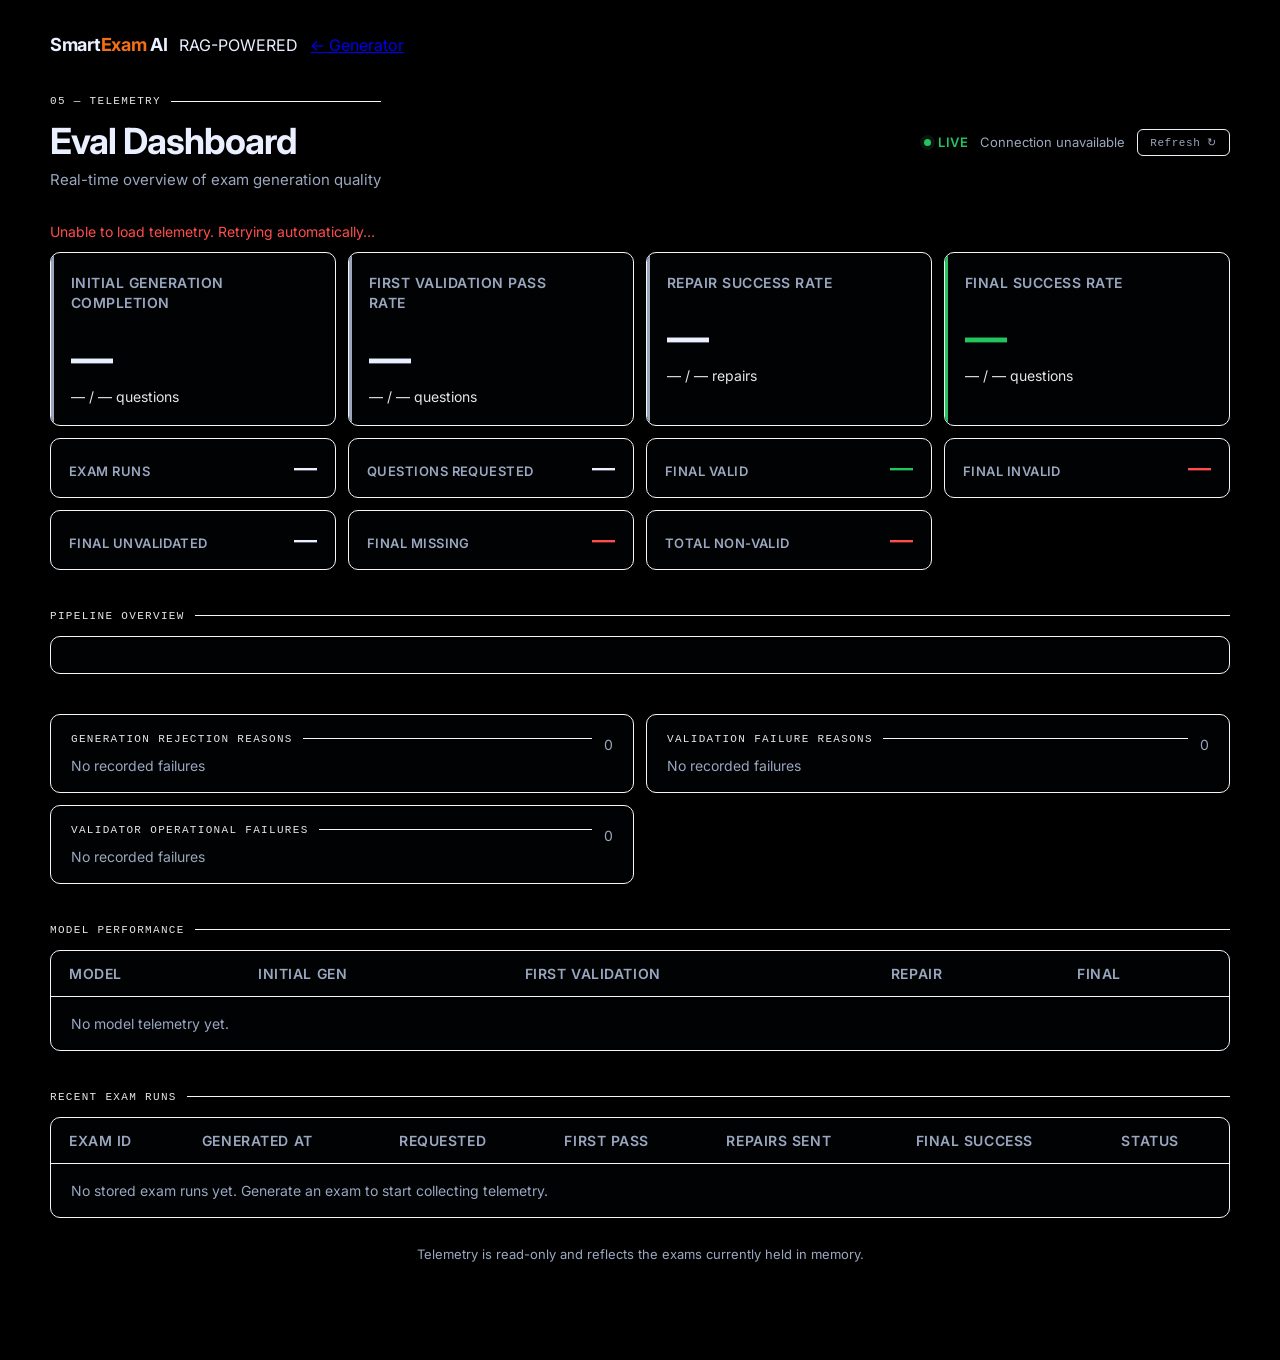
==== FrontEnd/eval.html @ cde51366 "feat(eval): add evaluation dashboard with automatic refresh Expose persisted evaluation summaries th" ====
<!DOCTYPE html>
<html lang="en">

<head>
  <meta charset="UTF-8" />
  <meta name="viewport" content="width=device-width, initial-scale=1" />
  <title>Eval Dashboard — SmartExam AI</title>
  <link href="https://fonts.googleapis.com/css2?family=DM+Mono:wght@400;500&family=Inter:wght@400;500;600;700&family=Tajawal:wght@400;500;600;700&display=swap" rel="stylesheet" />
  <link rel="stylesheet" href="css/styles.css" />
  <link rel="stylesheet" href="css/eval.css" />
</head>

<body class="eval-body">
  <main class="page eval-page">
    <header class="eval-header">
      <div class="eval-brand-row">
        <a class="eval-brand" href="/">Smart<span>Exam</span> AI</a>
        <span class="tag">RAG-POWERED</span>
        <a class="header-link" href="/">← Generator</a>
      </div>
      <div class="eval-title-row">
        <div>
          <div class="section-label">05 — Telemetry</div>
          <h1>Eval Dashboard</h1>
          <p>Real-time overview of exam generation quality</p>
        </div>
        <div class="eval-actions">
          <div class="live-status"><span class="live-dot"></span><span>Live</span></div>
          <span class="updated" id="updatedAt">Waiting for data</span>
          <button class="copy-btn refresh-btn" id="refreshBtn" type="button">Refresh ↻</button>
        </div>
      </div>
    </header>

    <div class="eval-state" id="evalState" role="status"></div>

    <section class="kpi-grid" aria-label="Key performance indicators">
      <article class="metric-card metric-generation">
        <div class="metric-label">Initial Generation Completion</div>
        <div class="metric-value" id="generationRate">—</div>
        <div class="metric-detail" id="generationRaw">— / — questions</div>
      </article>
      <article class="metric-card metric-validation">
        <div class="metric-label">First Validation Pass Rate</div>
        <div class="metric-value" id="validationRate">—</div>
        <div class="metric-detail" id="validationRaw">— / — questions</div>
      </article>
      <article class="metric-card metric-repair">
        <div class="metric-label">Repair Success Rate</div>
        <div class="metric-value" id="repairRate">—</div>
        <div class="metric-detail" id="repairRaw">— / — repairs</div>
      </article>
      <article class="metric-card metric-final">
        <div class="metric-label">Final Success Rate</div>
        <div class="metric-value" id="finalRate">—</div>
        <div class="metric-detail" id="finalRaw">— / — questions</div>
      </article>
    </section>

    <section class="summary-grid" aria-label="Summary numbers">
      <article class="summary-card"><span>Exam Runs</span><strong id="examRuns">—</strong></article>
      <article class="summary-card"><span>Questions Requested</span><strong id="requestedTotal">—</strong></article>
      <article class="summary-card summary-success"><span>Final Valid</span><strong id="finalValidTotal">—</strong></article>
      <article class="summary-card summary-error"><span>Final Invalid</span><strong id="finalInvalidTotal">—</strong></article>
      <article class="summary-card summary-warning"><span>Final Unvalidated</span><strong id="finalUnvalidatedTotal">—</strong></article>
      <article class="summary-card summary-error"><span>Final Missing</span><strong id="finalMissingTotal">—</strong></article>
      <article class="summary-card summary-error"><span>Total Non-valid</span><strong id="missingTotal">—</strong></article>
    </section>

    <section class="dashboard-section pipeline-section">
      <div class="section-label">Pipeline Overview</div>
      <div class="pipeline-card" id="pipelineStages"></div>
    </section>

    <section class="reason-grid">
      <article class="dashboard-panel">
        <div class="panel-heading"><div class="section-label">Generation Rejection Reasons</div><span class="panel-total" id="generationRejectTotal">0</span></div>
        <div class="reason-list" id="generationReasons"></div>
      </article>
      <article class="dashboard-panel">
        <div class="panel-heading"><div class="section-label">Validation Failure Reasons</div><span class="panel-total" id="validationFailTotal">0</span></div>
        <div class="reason-list" id="validationReasons"></div>
      </article>
      <article class="dashboard-panel">
        <div class="panel-heading"><div class="section-label">Validator Operational Failures</div><span class="panel-total" id="validatorFailTotal">0</span></div>
        <div class="reason-list" id="validatorReasons"></div>
      </article>
    </section>

    <section class="dashboard-section">
      <div class="section-label">Model Performance</div>
      <div class="dashboard-panel table-panel">
        <div class="table-wrap">
          <table class="eval-table" id="modelTable">
            <thead><tr><th>Model</th><th>Initial Gen</th><th>First Validation</th><th>Repair</th><th>Final</th></tr></thead>
            <tbody></tbody>
          </table>
        </div>
        <div class="empty-state" id="modelEmpty">No model telemetry yet.</div>
      </div>
    </section>

    <section class="dashboard-section recent-section">
      <div class="section-label">Recent Exam Runs</div>
      <div class="dashboard-panel table-panel">
        <div class="table-wrap">
          <table class="eval-table recent-table" id="recentTable">
            <thead><tr><th>Exam ID</th><th>Generated At</th><th>Requested</th><th>First Pass</th><th>Repairs Sent</th><th>Final Success</th><th>Status</th></tr></thead>
            <tbody></tbody>
          </table>
        </div>
        <div class="empty-state" id="recentEmpty">No stored exam runs yet. Generate an exam to start collecting telemetry.</div>
      </div>
    </section>

    <footer class="eval-footer">Telemetry is read-only and reflects the exams currently held in memory.</footer>
  </main>
  <script type="module" src="js/eval.js"></script>
</body>

</html>
---- FrontEnd/css/styles.css ----
*,
    *::before,
    *::after {
      box-sizing: border-box;
      margin: 0;
      padding: 0;
    }

    :root {
      --bg: #000000;
      --surface: #010203;
      --surface2: #16213a;
      --border: #f5f5f5;
      --border2: #edf0f5;

      --accent: #f36e15;
      --accent-dim: rgba(79, 140, 255, 0.10);
      --accent-dim2: rgba(231, 236, 245, 0.18);

      --text: #eaf0ff;
      --muted: #e5e6e9;
      --muted2: #9aa7bf;

      --danger: #ff4d4d;
      --success: #22c55e;

      --mono: 'JetBrains Mono', monospace;
      --sans: 'Inter', sans-serif;
    }

    body {
      font-family: var(--sans);
      background: var(--bg);
      color: var(--text);
      min-height: 100vh;
      padding: 48px 24px 80px;
    }

    .page {
      max-width: 760px;
      margin: 0 auto;
    }

    .header {
      margin-bottom: 56px;
      display: flex;
      align-items: baseline;
      gap: 16px;
    }

    .header h1 {
      font-size: 28px;
      font-weight: 700;
      letter-spacing: -0.5px;
    }

    .header h1 span {
      color: var(--accent);
    }

    .header .tag {
      font-family: var(--mono);
      font-size: 11px;
      color: var(--muted2);
      border: 1px solid var(--border2);
      padding: 3px 8px;
      border-radius: 4px;
      letter-spacing: 0.05em;
    }

    .section-label {
      font-family: var(--mono);
      font-size: 11px;
      letter-spacing: 0.12em;
      color: var(--muted);
      text-transform: uppercase;
      margin-bottom: 14px;
      display: flex;
      align-items: center;
      gap: 10px;
    }

    .section-label::after {
      content: '';
      flex: 1;
      height: 1px;
      background: var(--border);
    }

    .upload-zone {
      border: 1.5px dashed var(--border2);
      border-radius: 12px;
      padding: 48px 32px;
      text-align: center;
      cursor: pointer;
      transition: border-color 0.2s, background 0.2s;
      position: relative;
      margin-bottom: 16px;
    }

    .upload-zone:hover,
    .upload-zone.drag {
      border-color: var(--accent);
      background: var(--accent-dim);
    }

    .upload-zone input[type="file"] {
      display: none;
    }

    .upload-icon {
      width: 48px;
      height: 48px;
      border: 1.5px solid var(--border2);
      border-radius: 10px;
      display: flex;
      align-items: center;
      justify-content: center;
      margin: 0 auto 16px;
      font-size: 22px;
    }

    .upload-zone h2 {
      font-size: 17px;
      font-weight: 600;
      margin-bottom: 6px;
    }

    .upload-zone p {
      font-size: 13px;
      color: var(--muted2);
      line-height: 1.6;
    }

    .upload-zone .formats {
      font-family: var(--mono);
      font-size: 11px;
      color: var(--accent);
      margin-top: 12px;
      letter-spacing: 0.05em;
    }

    .file-pill {
      display: none;
      align-items: center;
      gap: 10px;
      background: var(--surface2);
      border: 1px solid var(--border2);
      border-radius: 8px;
      padding: 10px 14px;
      margin-bottom: 8px;
      font-size: 13px;
    }

    .file-pill.show {
      display: flex;
    }

    .file-pill .fname {
      flex: 1;
      font-family: var(--mono);
      font-size: 12px;
      color: var(--accent);
    }

    .file-pill .remove {
      cursor: pointer;
      color: var(--muted);
      font-size: 18px;
      line-height: 1;
      padding: 0 4px;
      transition: color 0.15s;
    }

    .file-pill .remove:hover {
      color: var(--danger);
    }

    .status-bar {
      display: none;
      align-items: center;
      gap: 10px;
      padding: 10px 14px;
      border-radius: 8px;
      font-size: 13px;
      margin-bottom: 8px;
      font-family: var(--mono);
    }

    .status-bar.show {
      display: flex;
    }

    .status-bar.loading {
      background: var(--accent-dim);
      border: 1px solid rgba(212, 255, 0, 0.2);
      color: var(--accent);
    }

    .status-bar.success {
      background: rgba(0, 204, 102, 0.08);
      border: 1px solid rgba(0, 204, 102, 0.2);
      color: var(--success);
    }

    .status-bar.error {
      background: rgba(255, 68, 68, 0.08);
      border: 1px solid rgba(255, 68, 68, 0.2);
      color: var(--danger);
    }

    .spinner {
      width: 14px;
      height: 14px;
      border: 2px solid rgba(212, 255, 0, 0.2);
      border-top-color: var(--accent);
      border-radius: 50%;
      animation: spin 0.7s linear infinite;
      flex-shrink: 0;
    }

    @keyframes spin {
      to {
        transform: rotate(360deg);
      }
    }

    .settings-block {
      margin-bottom: 40px;
    }

    .settings-row {
      display: grid;
      grid-template-columns: 1fr 1fr;
      gap: 12px;
      margin-bottom: 12px;
    }

    .setting-card {
      background: var(--surface);
      border: 1px solid var(--border);
      border-radius: 10px;
      padding: 16px 18px;
    }

    .setting-card label {
      display: block;
      font-size: 11px;
      color: var(--muted2);
      font-family: var(--mono);
      letter-spacing: 0.06em;
      margin-bottom: 10px;
    }

    .exam-details-card {
      background: var(--surface);
      border: 1px solid var(--border);
      border-radius: 10px;
      padding: 16px 18px;
      margin-top: 12px;
    }

    .exam-details-title {
      font-size: 13px;
      font-weight: 600;
      margin-bottom: 14px;
    }

    .exam-details-title span {
      margin-left: 7px;
      color: var(--muted2);
      font-family: var(--mono);
      font-size: 10px;
      font-weight: 400;
      text-transform: uppercase;
      letter-spacing: 0.06em;
    }

    .exam-details-grid {
      display: grid;
      grid-template-columns: repeat(2, minmax(0, 1fr));
      gap: 12px;
    }

    .exam-field {
      display: flex;
      flex-direction: column;
      gap: 6px;
      min-width: 0;
    }

    .exam-field-wide {
      grid-column: 1 / -1;
    }

    .exam-field span {
      color: var(--muted2);
      font-family: var(--mono);
      font-size: 10px;
      letter-spacing: 0.05em;
      text-transform: uppercase;
    }

    .exam-field input {
      min-width: 0;
      background: var(--surface2);
      border: 1px solid var(--border2);
      border-radius: 6px;
      padding: 8px 10px;
      color: var(--text);
      font-family: var(--mono);
      font-size: 12px;
      outline: none;
      transition: border-color 0.15s;
    }

    .exam-field input:focus {
      border-color: var(--accent);
    }

    .exam-field input::placeholder {
      color: var(--muted);
    }

    .logo-field input {
      padding: 6px 8px;
      cursor: pointer;
    }

    .exam-details-note {
      margin-top: 10px;
      color: var(--muted);
      font-family: var(--mono);
      font-size: 10px;
      line-height: 1.5;
    }

    @media (max-width: 640px) {
      .exam-details-grid {
        grid-template-columns: 1fr;
      }

      .exam-field-wide {
        grid-column: auto;
      }
    }

    .model-btns {
      display: flex;
      gap: 6px;
    }

    .model-btn {
      flex: 1;
      padding: 7px 0;
      font-family: var(--mono);
      font-size: 12px;
      background: transparent;
      border: 1px solid var(--border2);
      border-radius: 6px;
      color: var(--muted2);
      cursor: pointer;
      transition: all 0.15s;
    }

    .model-btn:hover {
      border-color: var(--accent);
      color: var(--accent);
    }

    .model-btn.active {
      background: var(--accent);
      color: #000;
      border-color: var(--accent);
      font-weight: 600;
    }

    .diff-btns {
      display: flex;
      gap: 6px;
    }

    .diff-btn {
      flex: 1;
      padding: 7px 0;
      font-family: var(--mono);
      font-size: 11px;
      background: transparent;
      border: 1px solid var(--border2);
      border-radius: 6px;
      color: var(--muted2);
      cursor: pointer;
      transition: all 0.15s;
      letter-spacing: 0.04em;
    }

    .diff-btn:hover {
      border-color: var(--accent);
      color: var(--accent);
    }

    .diff-btn.active {
      background: var(--accent);
      color: #000;
      border-color: var(--accent);
      font-weight: 600;
    }

    .page-range-card {
      background: var(--surface);
      border: 1px solid var(--border);
      border-radius: 10px;
      padding: 16px 18px;
      margin-bottom: 12px;
    }

    .page-range-card label {
      display: block;
      font-size: 11px;
      color: var(--muted2);
      font-family: var(--mono);
      letter-spacing: 0.06em;
      margin-bottom: 10px;
    }

    .page-range-inputs {
      display: flex;
      gap: 10px;
      align-items: center;
    }

    .page-range-inputs input {
      width: 80px;
      background: var(--surface2);
      border: 1px solid var(--border2);
      border-radius: 6px;
      padding: 7px 10px;
      font-family: var(--mono);
      font-size: 13px;
      color: var(--text);
      outline: none;
      transition: border-color 0.15s;
    }

    .page-range-inputs input:focus {
      border-color: var(--accent);
    }

    .page-range-inputs input::placeholder {
      color: var(--muted);
    }

    .page-range-inputs span {
      color: var(--muted);
      font-size: 13px;
    }

    .qtypes-block {
      margin-bottom: 40px;
    }

    .qtypes-header {
      display: flex;
      align-items: center;
      justify-content: space-between;
      margin-bottom: 14px;
    }

    .qtotal {
      font-family: var(--mono);
      font-size: 12px;
      color: var(--accent);
      background: var(--accent-dim);
      border: 1px solid rgba(212, 255, 0, 0.2);
      padding: 4px 10px;
      border-radius: 20px;
    }

    .qtype-card {
      background: var(--surface);
      border: 1px solid var(--border);
      border-radius: 10px;
      padding: 16px 18px;
      margin-bottom: 8px;
      transition: border-color 0.2s, opacity 0.2s;
      display: grid;
      grid-template-columns: 1fr auto;
      align-items: center;
      gap: 16px;
    }

    .qtype-card.disabled {
      opacity: 0.4;
    }

    .qtype-info {
      display: flex;
      align-items: center;
      gap: 14px;
    }

    .qtype-dot {
      width: 8px;
      height: 8px;
      border-radius: 50%;
      background: var(--accent);
      flex-shrink: 0;
      transition: background 0.2s;
    }

    .qtype-card.disabled .qtype-dot {
      background: var(--muted);
    }

    .qtype-name {
      font-size: 14px;
      font-weight: 600;
      margin-bottom: 2px;
    }

    .qtype-desc {
      font-size: 12px;
      color: var(--muted2);
      font-family: var(--mono);
    }

    .qtype-controls {
      display: flex;
      align-items: center;
      gap: 12px;
    }

    .toggle {
      width: 36px;
      height: 20px;
      border-radius: 20px;
      background: var(--border2);
      cursor: pointer;
      position: relative;
      transition: background 0.2s;
      flex-shrink: 0;
      border: none;
      outline: none;
    }

    .toggle::after {
      content: '';
      position: absolute;
      width: 14px;
      height: 14px;
      border-radius: 50%;
      background: var(--muted2);
      top: 3px;
      left: 3px;
      transition: transform 0.2s, background 0.2s;
    }

    .toggle.on {
      background: var(--accent-dim2);
      border: 1px solid rgba(212, 255, 0, 0.3);
    }

    .toggle.on::after {
      transform: translateX(16px);
      background: var(--accent);
    }

    .stepper {
      display: flex;
      align-items: center;
      gap: 8px;
    }

    .stepper button {
      width: 28px;
      height: 28px;
      border-radius: 6px;
      border: 1px solid var(--border2);
      background: transparent;
      color: var(--text);
      font-size: 16px;
      cursor: pointer;
      display: flex;
      align-items: center;
      justify-content: center;
      transition: all 0.15s;
      line-height: 1;
      font-family: var(--mono);
    }

    .stepper button:hover {
      border-color: var(--accent);
      color: var(--accent);
    }

    .stepper .count {
      font-family: var(--mono);
      font-size: 14px;
      min-width: 24px;
      text-align: center;
      font-weight: 500;
    }

    .generate-btn {
      width: 100%;
      padding: 16px;
      background: var(--accent);
      color: #000;
      border: none;
      border-radius: 10px;
      font-family: var(--sans);
      font-size: 15px;
      font-weight: 700;
      cursor: pointer;
      letter-spacing: 0.02em;
      transition: opacity 0.2s, transform 0.1s;
      margin-bottom: 24px;
    }

    .generate-btn:hover {
      opacity: 0.9;
    }

    .generate-btn:active {
      transform: scale(0.99);
    }

    .generate-btn:disabled {
      opacity: 0.35;
      cursor: not-allowed;
      transform: none;
    }

    .exam-output {
      display: none;
      background: var(--surface);
      border: 1px solid var(--border2);
      border-radius: 12px;
      padding: 32px;
      margin-top: 8px;
    }

    .exam-output.show {
      display: block;
    }

    .exam-output-header {
      display: flex;
      align-items: center;
      justify-content: space-between;
      margin-bottom: 28px;
      padding-bottom: 16px;
      border-bottom: 1px solid var(--border);
    }

    .exam-output-header h3 {
      font-size: 16px;
      font-weight: 600;
    }

    .copy-btn {
      font-family: var(--mono);
      font-size: 11px;
      padding: 6px 12px;
      background: transparent;
      border: 1px solid var(--border2);
      border-radius: 6px;
      color: var(--muted2);
      cursor: pointer;
      transition: all 0.15s;
      letter-spacing: 0.05em;
    }

    .copy-btn:hover {
      border-color: var(--accent);
      color: var(--accent);
    }

    /* The browser preview deliberately mirrors the PDF/DOCX student copy. */
    .exam-content {
      font-family: Arial, Helvetica, sans-serif;
      color: #1f2937;
    }

    .exam-paper {
      width: 100%;
      margin: 0 auto 28px;
      padding: 34px 32px 42px;
      background: #ffffff;
      color: #1f2937;
      border: 1px solid #d8dee7;
      border-radius: 2px;
      box-shadow: 0 10px 28px rgba(0, 0, 0, 0.28);
    }

    .preview-title-block {
      text-align: center;
      margin-bottom: 14px;
    }

    .preview-exam-title {
      color: #1f2937;
      font-size: 24px;
      line-height: 1.16;
      font-weight: 700;
      margin: 0 42px 5px;
    }

    .preview-model {
      color: #64748b;
      font-size: 13px;
    }

    .preview-meta-grid {
      display: grid;
      grid-template-columns: repeat(4, minmax(0, 1fr));
      margin-bottom: 10px;
      border: 1px solid #b4beca;
      background: #f6f8fb;
    }

    .preview-meta-field {
      min-width: 0;
      padding: 7px 9px;
      border-right: 1px solid #b4beca;
      font-size: 10px;
      white-space: nowrap;
      overflow: hidden;
      text-overflow: ellipsis;
    }

    .preview-meta-field:last-child {
      border-right: 0;
    }

    .preview-meta-field strong {
      color: #64748b;
      margin-right: 5px;
    }

    .preview-student-row {
      display: flex;
      justify-content: space-between;
      gap: 18px;
      margin: 0 4px 14px;
      color: #1f2937;
      font-size: 12px;
      white-space: nowrap;
    }

    .preview-section-heading {
      margin: 10px 0 9px;
      padding: 5px 6px;
      color: #334155;
      background: #e8eef5;
      border-bottom: 1px solid #b4beca;
      font-size: 16px;
      line-height: 1.15;
      font-weight: 700;
    }

    .preview-question {
      margin: 0 4px 13px;
    }

    .preview-question-stem {
      color: #1f2937;
      font-size: 14px;
      line-height: 1.35;
      font-weight: 700;
    }

    .preview-options {
      display: grid;
      grid-template-columns: repeat(2, minmax(0, 1fr));
      column-gap: 28px;
      row-gap: 5px;
      margin: 6px 0 3px 10px;
    }

    .preview-option {
      min-width: 0;
      font-size: 13px;
      line-height: 1.35;
    }

    .preview-word-bank {
      margin: 0 0 13px;
      padding: 8px 12px;
      text-align: center;
      color: #1f2937;
      background: #f8fafc;
      border: 1px solid #b4beca;
      font-size: 13px;
      line-height: 1.5;
    }

    .preview-word-bank strong {
      display: block;
      color: #64748b;
      font-size: 11px;
      margin-bottom: 2px;
    }

    .preview-fill_in_the_blank {
      margin-bottom: 9px;
    }

    .preview-tf-choices {
      margin-top: 4px;
      text-align: right;
      font-size: 13px;
      font-weight: 400;
    }

    .preview-response-lines {
      margin: 4px 0 2px 10px;
      overflow: hidden;
    }

    .preview-response-line {
      height: 16pt;
      color: #475569;
      font-family: Arial, Helvetica, sans-serif;
      font-size: 12px;
      line-height: 16pt;
      white-space: nowrap;
      overflow: hidden;
    }

    .answer-key-paper {
      margin-top: 30px;
    }

    .preview-key-title {
      margin: 0 0 18px;
      color: #1f2937;
      text-align: center;
      font-size: 22px;
      line-height: 1.2;
    }

    .preview-key-answer {
      margin: 0 5px 7px;
      color: #1f2937;
      font-size: 13px;
      line-height: 1.4;
    }

    @media (max-width: 700px) {
      .exam-output {
        padding: 14px;
      }

      .exam-output-header {
        align-items: flex-start;
        gap: 12px;
      }

      .exam-paper {
        padding: 24px 18px 32px;
      }

      .preview-exam-title {
        margin-inline: 0;
        font-size: 20px;
      }

      .preview-meta-grid {
        grid-template-columns: repeat(2, minmax(0, 1fr));
      }

      .preview-meta-field:nth-child(2) {
        border-right: 0;
      }

      .preview-meta-field:nth-child(-n + 2) {
        border-bottom: 1px solid #b4beca;
      }

      .preview-student-row {
        align-items: flex-start;
        flex-direction: column;
        gap: 5px;
        white-space: normal;
      }

      .preview-options {
        grid-template-columns: 1fr;
      }
    }

    .gen-status {
      display: none;
      align-items: center;
      gap: 12px;
      padding: 16px 20px;
      background: var(--accent-dim);
      border: 1px solid rgba(212, 255, 0, 0.2);
      border-radius: 10px;
      margin-bottom: 16px;
      font-family: var(--mono);
      font-size: 13px;
      color: var(--accent);
    }

    .gen-status.show {
      display: flex;
    }

    .gen-spinner {
      width: 16px;
      height: 16px;
      border: 2px solid rgba(212, 255, 0, 0.2);
      border-top-color: var(--accent);
      border-radius: 50%;
      animation: spin 0.7s linear infinite;
      flex-shrink: 0;
    }

    .sections-block {
      margin: 40px 0;
    }

    .sections-loading {
      display: none;
      align-items: center;
      gap: 12px;
      padding: 16px 20px;
      background: var(--accent-dim);
      border: 1px solid rgba(212, 255, 0, 0.2);
      border-radius: 10px;
      margin-bottom: 16px;
      font-family: var(--mono);
      font-size: 13px;
      color: var(--accent);
    }

    .sections-loading.show {
      display: flex;
    }

    .sections-toolbar {
      margin-bottom: 8px;
      text-align: right;
    }

    .select-all-btn {
      font-family: var(--mono);
      font-size: 11px;
      padding: 6px 12px;
      background: transparent;
      border: 1px solid var(--border2);
      border-radius: 6px;
      color: var(--muted2);
      cursor: pointer;
      transition: all 0.15s;
      letter-spacing: 0.05em;
    }

    .select-all-btn:hover {
      border-color: var(--accent);
      color: var(--accent);
    }

    .sections-tree {
      margin-top: 4px;
    }

    .section-node {
      margin-bottom: 8px;
    }

    .section-row {
      display: flex;
      align-items: center;
      gap: 12px;
      background: var(--surface);
      border: 1px solid var(--border);
      border-radius: 10px;
      padding: 12px 16px;
      cursor: pointer;
      transition: border-color 0.2s;
    }

    .section-row:hover {
      border-color: var(--accent);
    }

    .section-row input[type="checkbox"],
    .subsection-row input[type="checkbox"] {
      accent-color: var(--accent);
      width: 15px;
      height: 15px;
      flex-shrink: 0;
      cursor: pointer;
    }

    .section-title {
      font-size: 14px;
      font-weight: 600;
    }

    .subsection-list {
      margin: 6px 0 0 38px;
      border-left: 1px solid var(--border2);
      padding-left: 18px;
    }

    .subsection-row {
      display: flex;
      align-items: center;
      gap: 12px;
      padding: 7px 10px;
      border-radius: 6px;
      font-size: 13px;
      color: var(--muted2);
      cursor: pointer;
      transition: color 0.15s, background 0.15s;
    }

    .subsection-row:hover {
      color: var(--text);
      background: var(--accent-dim);
    }

    .subsection-title {
      line-height: 1.5;
    }
  

/* ---- Model tabs (multi-model exam view) ---- */
.model-tabs {
  display: flex;
  gap: 6px;
  margin-bottom: 18px;
}

.model-tab {
  font-family: var(--mono);
  font-size: 12px;
  padding: 7px 16px;
  background: transparent;
  border: 1px solid var(--border2);
  border-radius: 6px;
  color: var(--muted2);
  cursor: pointer;
  transition: all 0.15s;
}

.model-tab:hover {
  border-color: var(--accent);
  color: var(--accent);
}

.model-tab.active {
  background: var(--accent);
  color: #000;
  border-color: var(--accent);
  font-weight: 600;
}

.exam-model {
  display: none;
}

.exam-model.active {
  display: block;
}

/* ---- Export dropdown ---- */
.export-wrap {
  position: relative;
}

.export-btn {
  font-family: var(--mono);
  font-size: 11px;
  padding: 6px 12px;
  background: transparent;
  border: 1px solid var(--border2);
  border-radius: 6px;
  color: var(--muted2);
  cursor: pointer;
  transition: all 0.15s;
  letter-spacing: 0.05em;
}

.export-btn:hover,
.export-wrap.open .export-btn {
  border-color: var(--accent);
  color: var(--accent);
}

.export-menu {
  display: none;
  position: absolute;
  right: 0;
  top: calc(100% + 6px);
  min-width: 160px;
  background: var(--surface);
  border: 1px solid var(--border2);
  border-radius: 8px;
  box-shadow: 0 8px 24px rgba(0, 0, 0, 0.5);
  z-index: 20;
  overflow: hidden;
}

.export-wrap.open .export-menu {
  display: block;
}

.export-item {
  display: block;
  width: 100%;
  text-align: left;
  font-family: var(--mono);
  font-size: 12px;
  padding: 10px 14px;
  background: transparent;
  border: none;
  color: var(--text);
  cursor: pointer;
  transition: background 0.15s, color 0.15s;
}

.export-item:hover {
  background: var(--accent-dim);
  color: var(--accent);
}

.export-item + .export-item {
  border-top: 1px solid var(--border);
}

/* Teacher email field inside the Google Forms export option */
.export-share {
  padding: 8px 14px;
  border-top: 1px solid var(--border);
  border-bottom: 1px solid var(--border);
}

.export-share input {
  width: 100%;
  background: var(--surface2);
  border: 1px solid var(--border2);
  border-radius: 6px;
  padding: 7px 10px;
  font-family: var(--mono);
  font-size: 11px;
  color: var(--text);
  outline: none;
  transition: border-color 0.15s;
}

.export-share input:focus {
  border-color: var(--accent);
}

.export-share input::placeholder {
  color: var(--muted2);
}

/* ---- Forms links + export status inside exam output ---- */
.forms-links {
  margin-top: 14px;
}

.forms-link-row {
  display: flex;
  align-items: center;
  gap: 10px;
  font-family: var(--mono);
  font-size: 12px;
  padding: 8px 0;
  border-bottom: 1px solid var(--border);
}

.forms-link-row a {
  color: var(--accent);
  text-decoration: none;
}

.forms-link-row a:hover {
  text-decoration: underline;
}

/* ===== RTL (Arabic UI) support =====
   The document/exam language is independent of the UI language; these rules
   only mirror the interface when <html dir="rtl"> is set. */
html[dir="rtl"] body {
  direction: rtl;
  text-align: right;
}

html[dir="rtl"] .header {
  flex-direction: row-reverse;
}

html[dir="rtl"] .settings-row,
html[dir="rtl"] .exam-details-grid {
  direction: rtl;
}

html[dir="rtl"] .qtype-info {
  flex-direction: row-reverse;
  text-align: right;
}

html[dir="rtl"] .file-pill {
  flex-direction: row-reverse;
}

html[dir="rtl"] .exam-output-header {
  flex-direction: row-reverse;
}

html[dir="rtl"] input[type="text"],
html[dir="rtl"] input:not([type]) {
  text-align: right;
}

/* Exam content itself keeps its own direction: Arabic exams generated from an
   Arabic document are rendered by the browser bidi algorithm automatically. */
---- FrontEnd/css/eval.css ----
.eval-body {
  padding-top: 34px;
  background: var(--bg);
}

.eval-page { max-width: 1180px; }
.eval-header { margin-bottom: 34px; }

.eval-brand-row,
.eval-title-row,
.eval-actions,
.live-status,
.panel-heading {
  display: flex;
  align-items: center;
}

.eval-brand-row { gap: 12px; margin-bottom: 40px; }
.eval-brand { color: var(--text); font-size: 18px; font-weight: 700; letter-spacing: -0.3px; text-decoration: none; }
.eval-brand span { color: var(--accent); }
.eval-title-row { justify-content: space-between; gap: 24px; }
.eval-title-row .section-label { margin-bottom: 12px; max-width: 510px; }
.eval-title-row h1 { font-size: 36px; letter-spacing: -1px; margin-bottom: 7px; }
.eval-title-row p { color: var(--muted2); font-size: 15px; }
.eval-actions { gap: 12px; flex-wrap: wrap; justify-content: flex-end; }
.live-status { gap: 7px; color: var(--success); font-size: 13px; font-weight: 600; letter-spacing: .04em; text-transform: uppercase; }
.live-dot { width: 7px; height: 7px; border-radius: 50%; background: var(--success); box-shadow: 0 0 0 4px rgba(79, 174, 117, .12); }
.updated { color: var(--muted2); font-size: 13px; }
.refresh-btn { white-space: nowrap; }
.eval-state { min-height: 0; color: var(--danger); font-size: 14px; margin-bottom: 12px; }
.eval-state:empty { display: none; }

.kpi-grid,
.summary-grid,
.reason-grid { display: grid; gap: 12px; }
.kpi-grid { grid-template-columns: repeat(4, minmax(0, 1fr)); }
.summary-grid { grid-template-columns: repeat(4, minmax(0, 1fr)); margin-top: 12px; }

.metric-card,
.summary-card,
.dashboard-panel,
.pipeline-card {
  background: var(--surface);
  border: 1px solid var(--border);
  border-radius: 10px;
}

.metric-card { min-height: 158px; padding: 20px; position: relative; overflow: hidden; --metric-color: var(--muted2); }
.metric-card::before { content: ''; position: absolute; inset-block: 0; inset-inline-start: 0; width: 3px; background: var(--metric-color); }
.metric-final { --metric-color: var(--success); }
.metric-label { color: var(--muted2); font-size: 14px; font-weight: 600; letter-spacing: .035em; line-height: 1.45; text-transform: uppercase; max-width: 190px; }
.metric-value { color: var(--text); font-size: 42px; font-weight: 700; letter-spacing: -1.5px; margin-top: 18px; }
.metric-final .metric-value { color: var(--success); }
.metric-detail { color: var(--muted); font-size: 14px; margin-top: 5px; }

.summary-card { padding: 15px 18px; display: flex; align-items: baseline; justify-content: space-between; gap: 12px; }
.summary-card span { color: var(--muted2); font-size: 13px; font-weight: 600; text-transform: uppercase; letter-spacing: .035em; }
.summary-card strong { color: var(--text); font-size: 23px; font-weight: 600; }
.summary-success strong { color: var(--success); }
.summary-warning strong { color: var(--warning); }
.summary-error strong { color: var(--danger); }

.dashboard-section { margin-top: 40px; }
.dashboard-section > .section-label { margin-bottom: 14px; }
.pipeline-card { padding: 18px 14px; display: flex; align-items: stretch; gap: 6px; overflow-x: auto; }
.pipeline-stage { min-width: 110px; flex: 1; padding: 7px 8px; text-align: center; }
.pipeline-stage + .pipeline-stage { border-inline-start: 1px solid var(--border); }
.pipeline-stage-label { color: var(--muted2); font-size: 13px; font-weight: 600; letter-spacing: .025em; line-height: 1.35; min-height: 36px; text-transform: uppercase; }
.pipeline-stage-count { color: var(--text); font-size: 25px; font-weight: 600; margin-top: 10px; }
.pipeline-stage-rate { color: var(--muted2); font-size: 13px; margin-top: 3px; min-height: 18px; }
.pipeline-error .pipeline-stage-count,
.pipeline-error .pipeline-stage-rate { color: var(--danger); }
.pipeline-warning .pipeline-stage-count,
.pipeline-warning .pipeline-stage-rate { color: var(--warning); }
.pipeline-success .pipeline-stage-count,
.pipeline-success .pipeline-stage-rate { color: var(--success); }

.reason-grid { grid-template-columns: repeat(2, minmax(0, 1fr)); margin-top: 40px; }
.dashboard-panel { padding: 18px 20px; }
.panel-heading { justify-content: space-between; gap: 12px; }
.panel-heading .section-label { flex: 1; margin-bottom: 12px; }
.panel-total { color: var(--muted2); font-size: 14px; }
.reason-list { display: grid; gap: 12px; }
.reason-row { display: grid; grid-template-columns: 150px 1fr 34px; gap: 10px; align-items: center; }
.reason-name,
.reason-count { color: var(--muted2); font-size: 14px; }
.reason-count { text-align: end; color: var(--text); }
.reason-track { height: 6px; background: var(--surface2); border-radius: 10px; overflow: hidden; }
.reason-fill { display: block; height: 100%; background: var(--danger); border-radius: inherit; }
.reason-list:empty::after { content: 'No recorded failures'; color: var(--muted2); font-size: 14px; }

.table-panel { padding: 0; overflow: hidden; }
.table-wrap { overflow-x: auto; }
.eval-table { border-collapse: collapse; min-width: 620px; width: 100%; }
.eval-table th { color: var(--muted2); font-size: 14px; font-weight: 600; letter-spacing: .04em; text-align: start; text-transform: uppercase; }
.eval-table th,
.eval-table td { border-bottom: 1px solid var(--border); padding: 14px 18px; white-space: nowrap; }
.eval-table tbody tr:last-child td { border-bottom: 0; }
.eval-table td { color: var(--text); font-size: 14px; }
.rate-cell { color: var(--text); }
.final-rate { color: var(--success); }
.technical-id { direction: ltr; unicode-bidi: isolate; font-family: var(--code) !important; }
.status-pill { border: 1px solid rgba(79, 174, 117, .36); border-radius: 20px; color: var(--success); font-size: 13px; padding: 4px 8px; }
.status-pill.attention { border-color: rgba(217, 154, 50, .42); color: var(--warning); }
.status-pill.none { border-color: var(--border2); color: var(--muted2); }
.empty-state { color: var(--muted2); font-size: 14px; padding: 18px 20px; }
.eval-footer { color: var(--muted2); font-size: 13px; margin: 28px 0 12px; text-align: center; }

@media (max-width: 900px) {
  .kpi-grid,
  .summary-grid { grid-template-columns: repeat(2, minmax(0, 1fr)); }
  .eval-title-row { align-items: flex-start; flex-direction: column; }
  .eval-actions { justify-content: flex-start; }
}

@media (max-width: 600px) {
  .eval-body { padding: 24px 14px 60px; }
  .eval-brand-row { margin-bottom: 30px; }
  .eval-brand-row .tag { display: none; }
  .eval-title-row h1 { font-size: 30px; }
  .kpi-grid,
  .summary-grid,
  .reason-grid { grid-template-columns: 1fr; }
  .metric-card { min-height: 140px; }
  .metric-value { margin-top: 15px; }
  .pipeline-card { margin-inline: -2px; }
  .reason-row { grid-template-columns: 126px 1fr 28px; }
}
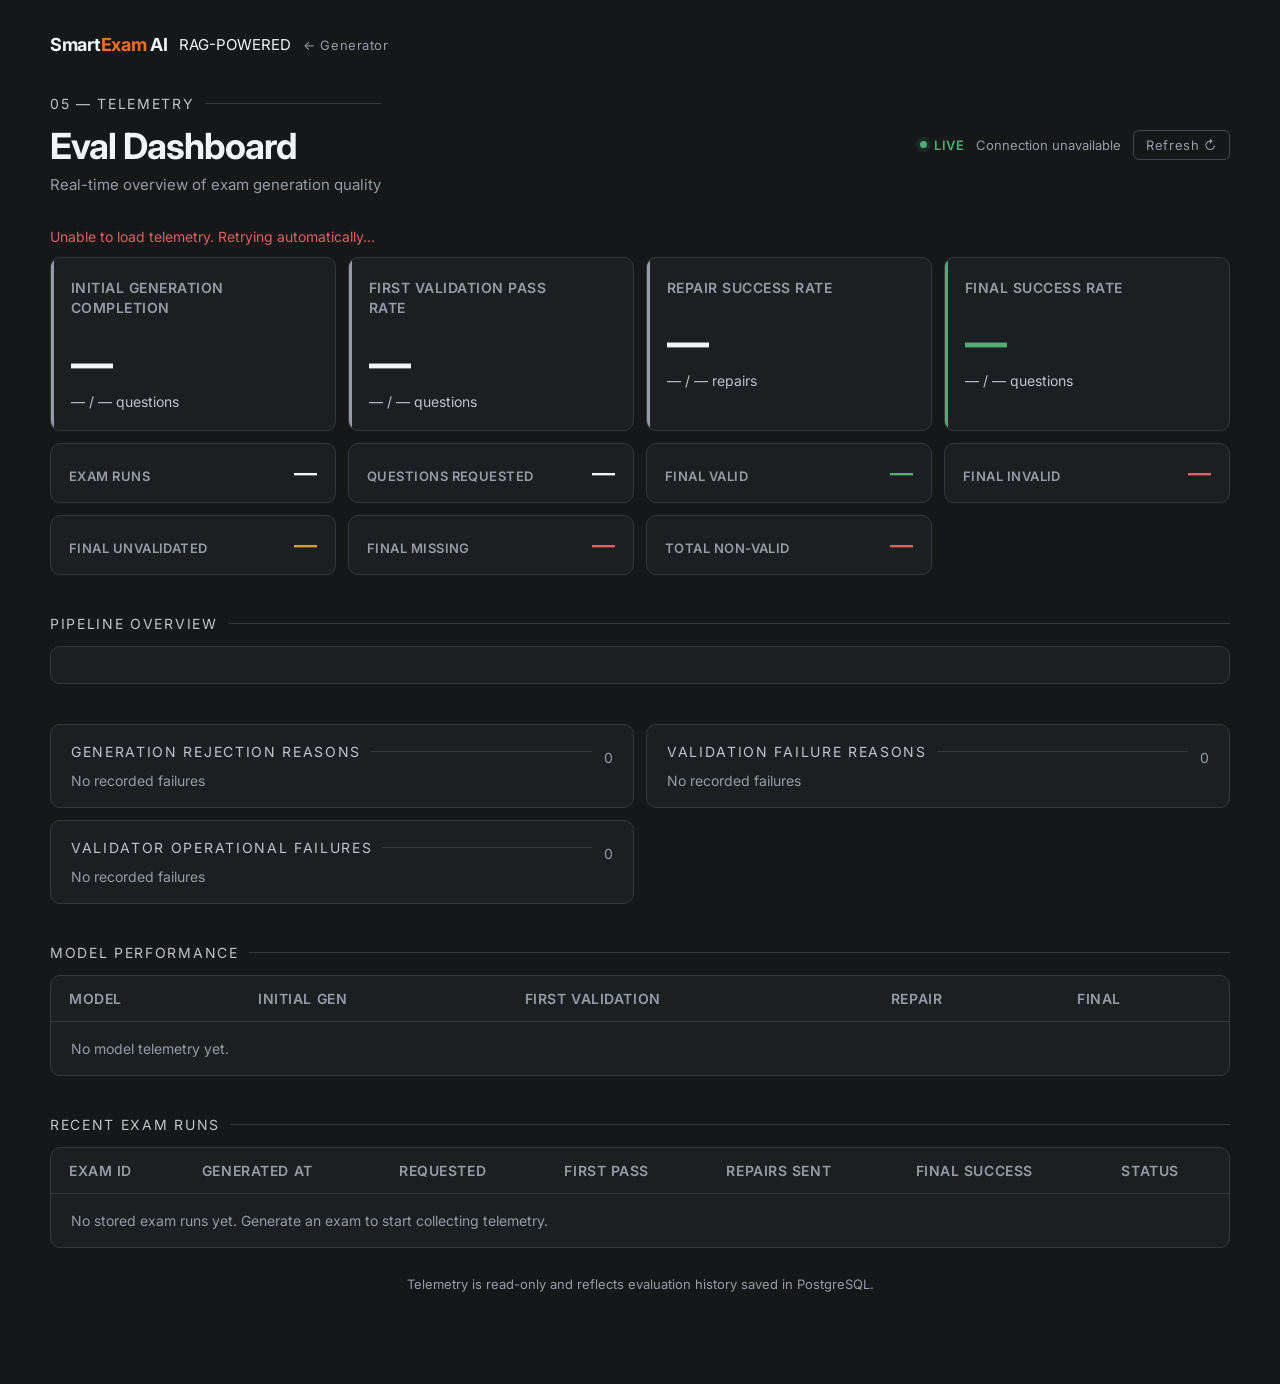
==== commit bbfbc6c0: "feat(eval): persist evaluation history in PostgreSQL Store one raw-counter row per generation reques" ====
--- a/FrontEnd/eval.html
+++ b/FrontEnd/eval.html
@@ -113,7 +113,7 @@
       </div>
     </section>
 
-    <footer class="eval-footer">Telemetry is read-only and reflects the exams currently held in memory.</footer>
+    <footer class="eval-footer">Telemetry is read-only and reflects evaluation history saved in PostgreSQL.</footer>
   </main>
   <script type="module" src="js/eval.js"></script>
 </body>
--- a/FrontEnd/css/styles.css
+++ b/FrontEnd/css/styles.css
@@ -8,29 +8,33 @@
     }
 
     :root {
-      --bg: #000000;
-      --surface: #010203;
-      --surface2: #16213a;
-      --border: #f5f5f5;
-      --border2: #edf0f5;
+      --bg: #151719;
+      --surface: #1c1f22;
+      --surface2: #23272b;
+      --border: #34383d;
+      --border2: #42474e;
 
       --accent: #f36e15;
-      --accent-dim: rgba(79, 140, 255, 0.10);
-      --accent-dim2: rgba(231, 236, 245, 0.18);
-
-      --text: #eaf0ff;
-      --muted: #e5e6e9;
-      --muted2: #9aa7bf;
-
-      --danger: #ff4d4d;
-      --success: #22c55e;
-
-      --mono: 'JetBrains Mono', monospace;
-      --sans: 'Inter', sans-serif;
+      --accent-dim: rgba(243, 110, 21, 0.10);
+      --accent-dim2: rgba(243, 110, 21, 0.18);
+
+      --text: #f3f4f6;
+      --muted: #c0c4ca;
+      --muted2: #969ca5;
+
+      --danger: #dc6262;
+      --success: #4fae75;
+      --warning: #d99a32;
+
+      --sans: "Inter", system-ui, -apple-system, BlinkMacSystemFont, "Segoe UI", sans-serif;
+      --arabic: "Tajawal", "Segoe UI", Arial, sans-serif;
+      --mono: var(--sans);
+      --code: "DM Mono", "SFMono-Regular", Consolas, monospace;
     }
 
     body {
       font-family: var(--sans);
+      font-size: 15px;
       background: var(--bg);
       color: var(--text);
       min-height: 100vh;
@@ -67,6 +71,19 @@
       padding: 3px 8px;
       border-radius: 4px;
       letter-spacing: 0.05em;
+    }
+
+    .header-link {
+      color: var(--muted2);
+      font-family: var(--mono);
+      font-size: 11px;
+      text-decoration: none;
+      letter-spacing: 0.04em;
+      transition: color 0.15s;
+    }
+
+    .header-link:hover {
+      color: var(--accent);
     }
 
     .section-label {
@@ -194,7 +211,7 @@
 
     .status-bar.loading {
       background: var(--accent-dim);
-      border: 1px solid rgba(212, 255, 0, 0.2);
+      border: 1px solid rgba(243, 110, 21, 0.25);
       color: var(--accent);
     }
 
@@ -213,7 +230,7 @@
     .spinner {
       width: 14px;
       height: 14px;
-      border: 2px solid rgba(212, 255, 0, 0.2);
+      border: 2px solid rgba(243, 110, 21, 0.22);
       border-top-color: var(--accent);
       border-radius: 50%;
       animation: spin 0.7s linear infinite;
@@ -268,7 +285,7 @@
     }
 
     .exam-details-title span {
-      margin-left: 7px;
+      margin-inline-start: 7px;
       color: var(--muted2);
       font-family: var(--mono);
       font-size: 10px;
@@ -472,7 +489,7 @@
       font-size: 12px;
       color: var(--accent);
       background: var(--accent-dim);
-      border: 1px solid rgba(212, 255, 0, 0.2);
+      border: 1px solid rgba(243, 110, 21, 0.25);
       padding: 4px 10px;
       border-radius: 20px;
     }
@@ -552,13 +569,13 @@
       border-radius: 50%;
       background: var(--muted2);
       top: 3px;
-      left: 3px;
+      inset-inline-start: 3px;
       transition: transform 0.2s, background 0.2s;
     }
 
     .toggle.on {
       background: var(--accent-dim2);
-      border: 1px solid rgba(212, 255, 0, 0.3);
+      border: 1px solid rgba(243, 110, 21, 0.35);
     }
 
     .toggle.on::after {
@@ -897,7 +914,7 @@
       gap: 12px;
       padding: 16px 20px;
       background: var(--accent-dim);
-      border: 1px solid rgba(212, 255, 0, 0.2);
+      border: 1px solid rgba(243, 110, 21, 0.25);
       border-radius: 10px;
       margin-bottom: 16px;
       font-family: var(--mono);
@@ -912,7 +929,7 @@
     .gen-spinner {
       width: 16px;
       height: 16px;
-      border: 2px solid rgba(212, 255, 0, 0.2);
+      border: 2px solid rgba(243, 110, 21, 0.22);
       border-top-color: var(--accent);
       border-radius: 50%;
       animation: spin 0.7s linear infinite;
@@ -929,7 +946,7 @@
       gap: 12px;
       padding: 16px 20px;
       background: var(--accent-dim);
-      border: 1px solid rgba(212, 255, 0, 0.2);
+      border: 1px solid rgba(243, 110, 21, 0.25);
       border-radius: 10px;
       margin-bottom: 16px;
       font-family: var(--mono);
@@ -943,7 +960,7 @@
 
     .sections-toolbar {
       margin-bottom: 8px;
-      text-align: right;
+      text-align: end;
     }
 
     .select-all-btn {
@@ -1003,9 +1020,10 @@
     }
 
     .subsection-list {
-      margin: 6px 0 0 38px;
-      border-left: 1px solid var(--border2);
-      padding-left: 18px;
+      margin-block-start: 6px;
+      margin-inline-start: 38px;
+      border-inline-start: 1px solid var(--border2);
+      padding-inline-start: 18px;
     }
 
     .subsection-row {
@@ -1096,7 +1114,7 @@
 .export-menu {
   display: none;
   position: absolute;
-  right: 0;
+  inset-inline-end: 0;
   top: calc(100% + 6px);
   min-width: 160px;
   background: var(--surface);
@@ -1114,7 +1132,7 @@
 .export-item {
   display: block;
   width: 100%;
-  text-align: left;
+  text-align: start;
   font-family: var(--mono);
   font-size: 12px;
   padding: 10px 14px;
@@ -1186,40 +1204,146 @@
   text-decoration: underline;
 }
 
+/* Readable shared UI type scale. The exam-paper preview keeps its print scale. */
+.header .tag,
+.header-link,
+.upload-zone .formats,
+.file-pill .fname,
+.setting-card label,
+.exam-field span,
+.page-range-card label,
+.qtotal,
+.copy-btn,
+.select-all-btn,
+.export-btn {
+  font-size: 13px;
+}
+
+.section-label,
+.status-bar,
+.exam-field input,
+.model-btn,
+.diff-btn,
+.qtype-name,
+.qtype-desc,
+.stepper .count,
+.model-tab,
+.export-item,
+.export-share input,
+.forms-link-row,
+.gen-status,
+.sections-loading,
+.section-title,
+.subsection-row {
+  font-size: 14px;
+}
+
+.exam-details-title {
+  font-size: 15px;
+}
+
+.exam-details-title > span:first-child {
+  margin-inline-start: 0;
+  color: var(--text);
+  font-size: 15px;
+  font-weight: 600;
+  letter-spacing: 0;
+  text-transform: none;
+}
+
+.exam-details-title > span:last-child {
+  font-size: 13px;
+}
+
+.exam-details-note {
+  font-size: 13px;
+}
+
+button,
+input,
+select,
+textarea {
+  font-family: inherit;
+}
+
+.status-bar.success {
+  background: rgba(79, 174, 117, 0.09);
+  border-color: rgba(79, 174, 117, 0.28);
+}
+
+.status-bar.error {
+  background: rgba(220, 98, 98, 0.09);
+  border-color: rgba(220, 98, 98, 0.28);
+}
+
 /* ===== RTL (Arabic UI) support =====
-   The document/exam language is independent of the UI language; these rules
-   only mirror the interface when <html dir="rtl"> is set. */
+   UI direction follows the selected interface language. Exam preview content
+   remains independent because its language comes from the source document. */
+html[dir="rtl"] {
+  --sans: var(--arabic);
+  --mono: var(--arabic);
+}
+
 html[dir="rtl"] body {
   direction: rtl;
-  text-align: right;
-}
-
-html[dir="rtl"] .header {
-  flex-direction: row-reverse;
-}
-
-html[dir="rtl"] .settings-row,
-html[dir="rtl"] .exam-details-grid {
+  text-align: start;
+  font-family: var(--arabic);
+  font-size: 16px;
+}
+
+html[dir="rtl"] .header,
+html[dir="rtl"] .qtype-info,
+html[dir="rtl"] .file-pill,
+html[dir="rtl"] .exam-output-header {
+  flex-direction: row;
+}
+
+html[dir="rtl"] .header h1,
+html[dir="rtl"] .formats,
+html[dir="rtl"] .stepper,
+html[dir="rtl"] .count,
+html[dir="rtl"] input[type="date"],
+html[dir="rtl"] .exam-content {
+  direction: ltr;
+  unicode-bidi: isolate;
+}
+
+html[dir="rtl"] .section-label,
+html[dir="rtl"] .setting-card,
+html[dir="rtl"] .exam-details-card,
+html[dir="rtl"] .exam-field,
+html[dir="rtl"] .section-row,
+html[dir="rtl"] .subsection-row,
+html[dir="rtl"] .qtype-card,
+html[dir="rtl"] .qtype-info,
+html[dir="rtl"] .exam-output-header,
+html[dir="rtl"] .export-item {
+  text-align: start;
+}
+
+html[dir="rtl"] input[type="text"],
+html[dir="rtl"] input:not([type]),
+html[dir="rtl"] textarea,
+html[dir="rtl"] select {
   direction: rtl;
-}
-
-html[dir="rtl"] .qtype-info {
-  flex-direction: row-reverse;
-  text-align: right;
-}
-
-html[dir="rtl"] .file-pill {
-  flex-direction: row-reverse;
-}
-
-html[dir="rtl"] .exam-output-header {
-  flex-direction: row-reverse;
-}
-
-html[dir="rtl"] input[type="text"],
-html[dir="rtl"] input:not([type]) {
-  text-align: right;
-}
-
-/* Exam content itself keeps its own direction: Arabic exams generated from an
-   Arabic document are rendered by the browser bidi algorithm automatically. */
+  text-align: start;
+}
+
+html[dir="rtl"] input[type="date"] {
+  text-align: left;
+}
+
+html[dir="rtl"] .toggle.on::after {
+  transform: translateX(-16px);
+}
+
+html[dir="rtl"] .section-label,
+html[dir="rtl"] .setting-card label,
+html[dir="rtl"] .exam-field span,
+html[dir="rtl"] .qtype-desc,
+html[dir="rtl"] .subsection-row,
+html[dir="rtl"] .copy-btn,
+html[dir="rtl"] .select-all-btn,
+html[dir="rtl"] .export-btn {
+  font-size: 15px;
+}
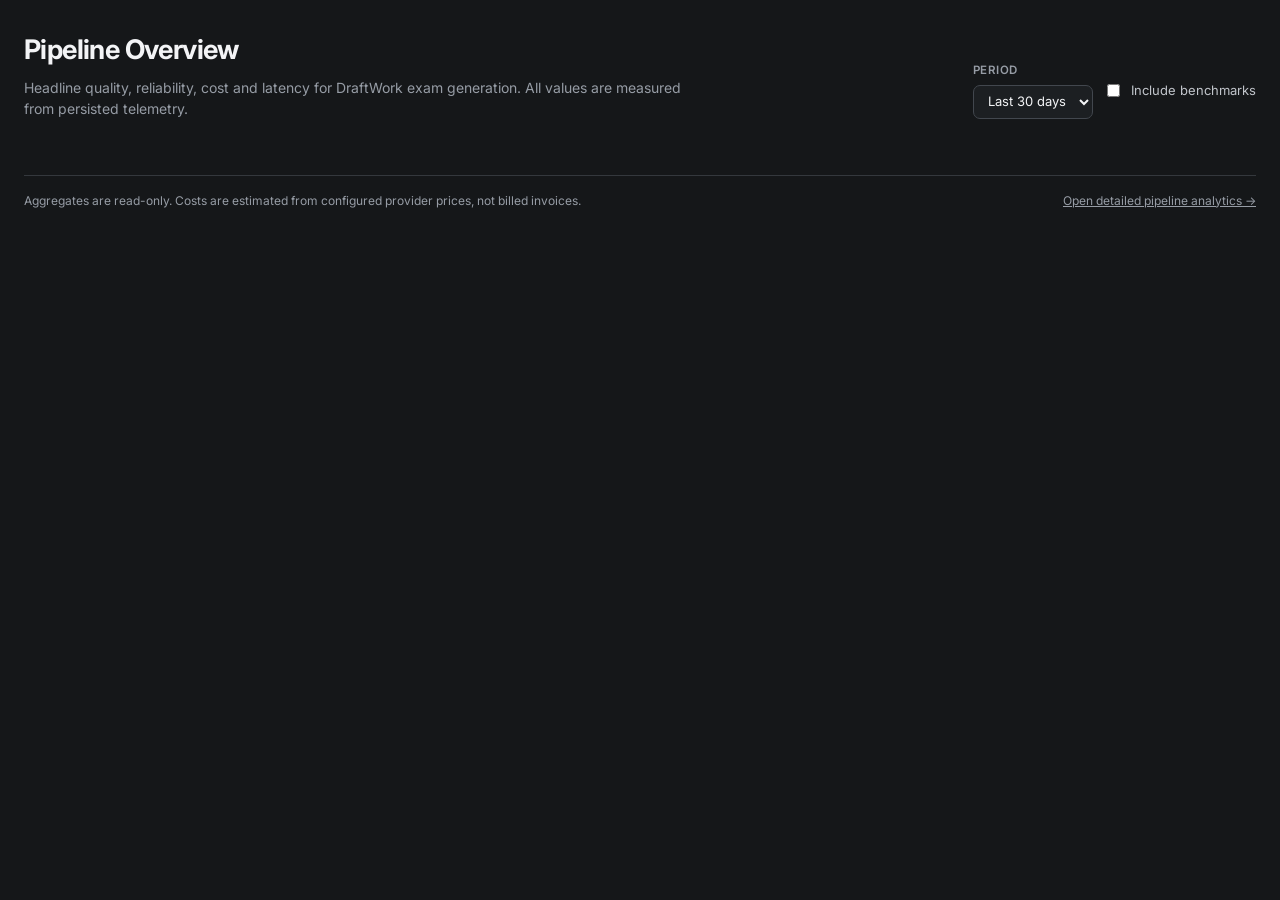
==== commit 0d263a43: "feat(eval): replace dashboard with four-page analytics UI Add Overview, Exam Reports, Pipeline Analy" ====
--- a/FrontEnd/eval.html
+++ b/FrontEnd/eval.html
@@ -4,118 +4,26 @@
 <head>
   <meta charset="UTF-8" />
   <meta name="viewport" content="width=device-width, initial-scale=1" />
-  <title>Eval Dashboard — SmartExam AI</title>
-  <link href="https://fonts.googleapis.com/css2?family=DM+Mono:wght@400;500&family=Inter:wght@400;500;600;700&family=Tajawal:wght@400;500;600;700&display=swap" rel="stylesheet" />
-  <link rel="stylesheet" href="css/styles.css" />
-  <link rel="stylesheet" href="css/eval.css" />
+  <title>Evaluation — SmartExam AI</title>
+  <meta http-equiv="refresh" content="0; url=evaluation/overview.html" />
+  <link rel="canonical" href="evaluation/overview.html" />
+  <style>
+    body {
+      margin: 0;
+      min-height: 100vh;
+      display: grid;
+      place-items: center;
+      background: #151719;
+      color: #c0c4ca;
+      font-family: Inter, system-ui, sans-serif;
+      font-size: 14px;
+    }
+    a { color: #f36e15; }
+  </style>
 </head>
 
-<body class="eval-body">
-  <main class="page eval-page">
-    <header class="eval-header">
-      <div class="eval-brand-row">
-        <a class="eval-brand" href="/">Smart<span>Exam</span> AI</a>
-        <span class="tag">RAG-POWERED</span>
-        <a class="header-link" href="/">← Generator</a>
-      </div>
-      <div class="eval-title-row">
-        <div>
-          <div class="section-label">05 — Telemetry</div>
-          <h1>Eval Dashboard</h1>
-          <p>Real-time overview of exam generation quality</p>
-        </div>
-        <div class="eval-actions">
-          <div class="live-status"><span class="live-dot"></span><span>Live</span></div>
-          <span class="updated" id="updatedAt">Waiting for data</span>
-          <button class="copy-btn refresh-btn" id="refreshBtn" type="button">Refresh ↻</button>
-        </div>
-      </div>
-    </header>
-
-    <div class="eval-state" id="evalState" role="status"></div>
-
-    <section class="kpi-grid" aria-label="Key performance indicators">
-      <article class="metric-card metric-generation">
-        <div class="metric-label">Initial Generation Completion</div>
-        <div class="metric-value" id="generationRate">—</div>
-        <div class="metric-detail" id="generationRaw">— / — questions</div>
-      </article>
-      <article class="metric-card metric-validation">
-        <div class="metric-label">First Validation Pass Rate</div>
-        <div class="metric-value" id="validationRate">—</div>
-        <div class="metric-detail" id="validationRaw">— / — questions</div>
-      </article>
-      <article class="metric-card metric-repair">
-        <div class="metric-label">Repair Success Rate</div>
-        <div class="metric-value" id="repairRate">—</div>
-        <div class="metric-detail" id="repairRaw">— / — repairs</div>
-      </article>
-      <article class="metric-card metric-final">
-        <div class="metric-label">Final Success Rate</div>
-        <div class="metric-value" id="finalRate">—</div>
-        <div class="metric-detail" id="finalRaw">— / — questions</div>
-      </article>
-    </section>
-
-    <section class="summary-grid" aria-label="Summary numbers">
-      <article class="summary-card"><span>Exam Runs</span><strong id="examRuns">—</strong></article>
-      <article class="summary-card"><span>Questions Requested</span><strong id="requestedTotal">—</strong></article>
-      <article class="summary-card summary-success"><span>Final Valid</span><strong id="finalValidTotal">—</strong></article>
-      <article class="summary-card summary-error"><span>Final Invalid</span><strong id="finalInvalidTotal">—</strong></article>
-      <article class="summary-card summary-warning"><span>Final Unvalidated</span><strong id="finalUnvalidatedTotal">—</strong></article>
-      <article class="summary-card summary-error"><span>Final Missing</span><strong id="finalMissingTotal">—</strong></article>
-      <article class="summary-card summary-error"><span>Total Non-valid</span><strong id="missingTotal">—</strong></article>
-    </section>
-
-    <section class="dashboard-section pipeline-section">
-      <div class="section-label">Pipeline Overview</div>
-      <div class="pipeline-card" id="pipelineStages"></div>
-    </section>
-
-    <section class="reason-grid">
-      <article class="dashboard-panel">
-        <div class="panel-heading"><div class="section-label">Generation Rejection Reasons</div><span class="panel-total" id="generationRejectTotal">0</span></div>
-        <div class="reason-list" id="generationReasons"></div>
-      </article>
-      <article class="dashboard-panel">
-        <div class="panel-heading"><div class="section-label">Validation Failure Reasons</div><span class="panel-total" id="validationFailTotal">0</span></div>
-        <div class="reason-list" id="validationReasons"></div>
-      </article>
-      <article class="dashboard-panel">
-        <div class="panel-heading"><div class="section-label">Validator Operational Failures</div><span class="panel-total" id="validatorFailTotal">0</span></div>
-        <div class="reason-list" id="validatorReasons"></div>
-      </article>
-    </section>
-
-    <section class="dashboard-section">
-      <div class="section-label">Model Performance</div>
-      <div class="dashboard-panel table-panel">
-        <div class="table-wrap">
-          <table class="eval-table" id="modelTable">
-            <thead><tr><th>Model</th><th>Initial Gen</th><th>First Validation</th><th>Repair</th><th>Final</th></tr></thead>
-            <tbody></tbody>
-          </table>
-        </div>
-        <div class="empty-state" id="modelEmpty">No model telemetry yet.</div>
-      </div>
-    </section>
-
-    <section class="dashboard-section recent-section">
-      <div class="section-label">Recent Exam Runs</div>
-      <div class="dashboard-panel table-panel">
-        <div class="table-wrap">
-          <table class="eval-table recent-table" id="recentTable">
-            <thead><tr><th>Exam ID</th><th>Generated At</th><th>Requested</th><th>First Pass</th><th>Repairs Sent</th><th>Final Success</th><th>Status</th></tr></thead>
-            <tbody></tbody>
-          </table>
-        </div>
-        <div class="empty-state" id="recentEmpty">No stored exam runs yet. Generate an exam to start collecting telemetry.</div>
-      </div>
-    </section>
-
-    <footer class="eval-footer">Telemetry is read-only and reflects evaluation history saved in PostgreSQL.</footer>
-  </main>
-  <script type="module" src="js/eval.js"></script>
+<body>
+  <p>The Evaluation dashboard moved. <a href="evaluation/overview.html">Open the overview →</a></p>
 </body>
 
 </html>
